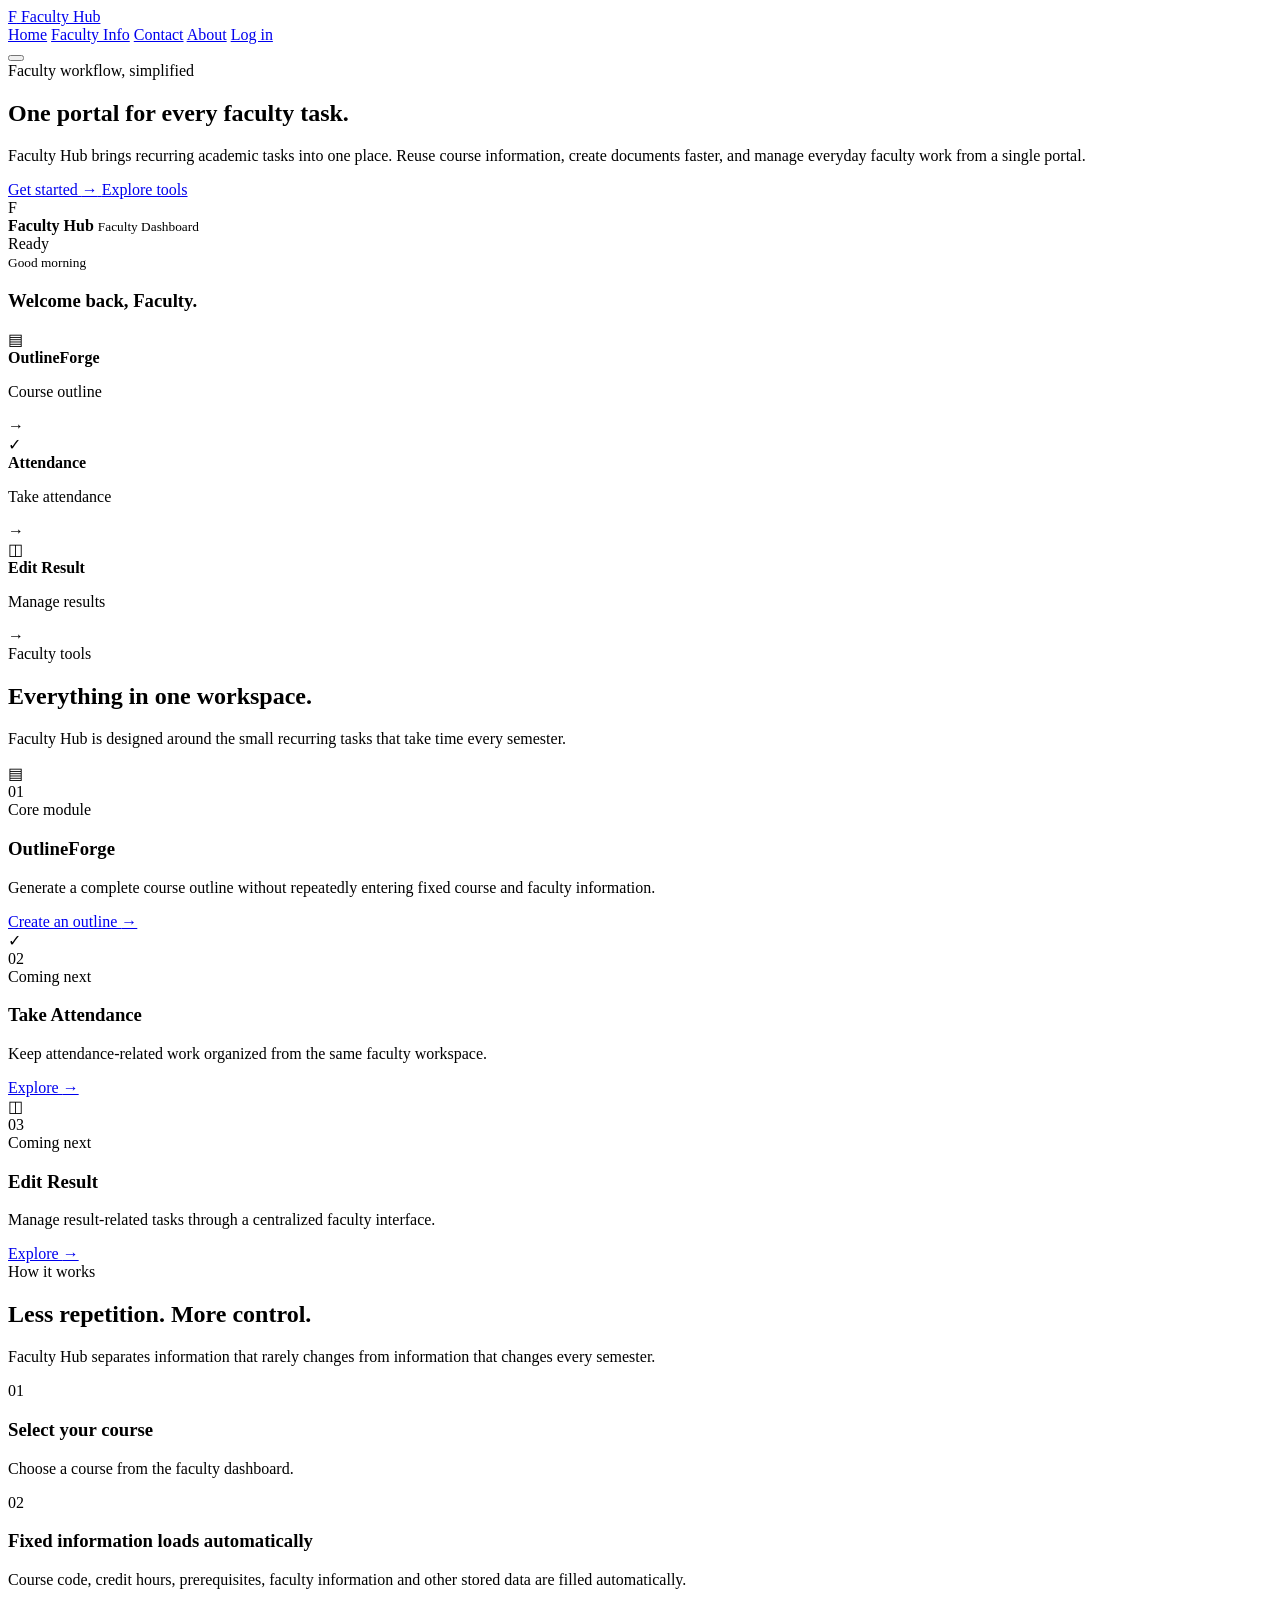
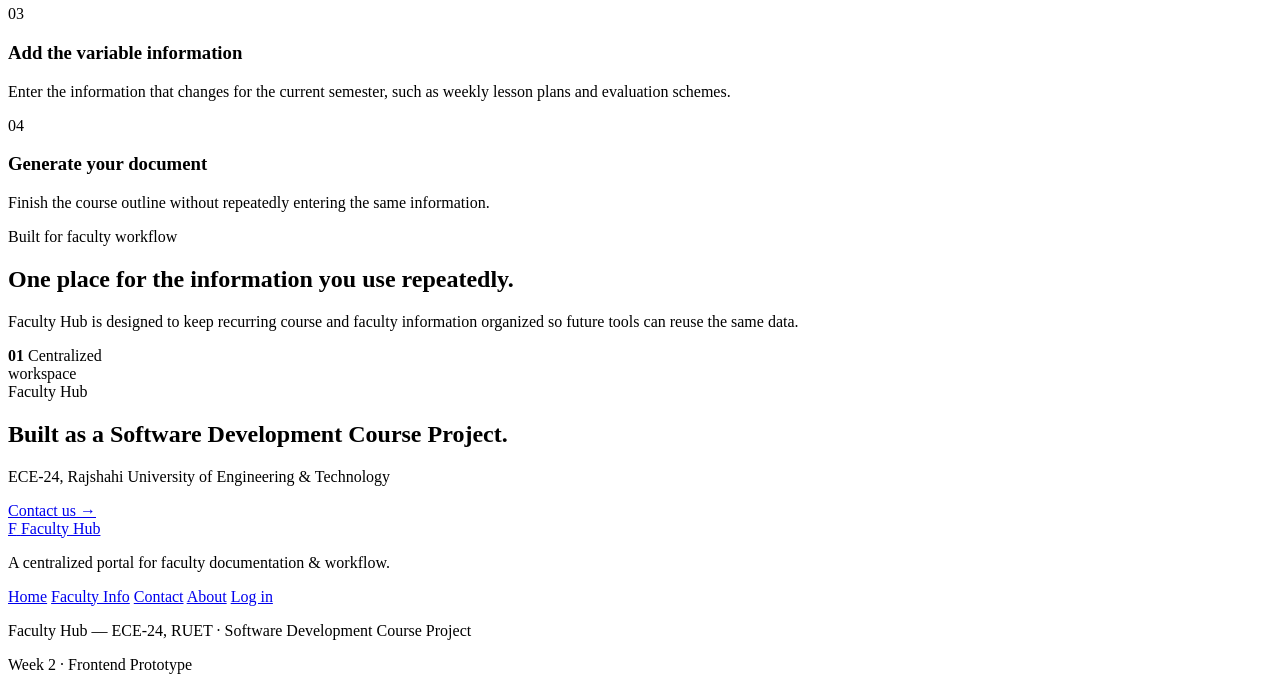
==== Main Code/index.html @ b44f976d "Add files via upload" ====
<!DOCTYPE html>
<html lang="en">
<head>
    <meta charset="UTF-8">
    <meta name="viewport" content="width=device-width, initial-scale=1.0">

    <title>Faculty Hub — One portal for every faculty task</title>

    <link rel="stylesheet" href="css/styles.css">
</head>

<body>

    <!-- Background decorative shapes -->
    <div class="background-shape shape-one"></div>
    <div class="background-shape shape-two"></div>
    <div class="background-shape shape-three"></div>


    <!-- ==================== NAVBAR ==================== -->

    <header class="navbar">
        <div class="nav-container">

            <a href="index.html" class="logo">
                <span class="logo-mark">F</span>
                <span class="logo-text">Faculty Hub</span>
            </a>

            <nav class="nav-links">
                <a href="#home">Home</a>
                <a href="#faculty-info">Faculty Info</a>
                <a href="#contact">Contact</a>
                <a href="#about">About</a>
                <a href="login.html" class="nav-login">Log in</a>
            </nav>

            <button class="mobile-menu" aria-label="Open navigation menu">
                <span></span>
                <span></span>
                <span></span>
            </button>

        </div>
    </header>


    <!-- ==================== HERO SECTION ==================== -->

    <main>

        <section class="hero" id="home">

            <div class="hero-content">

                <div class="eyebrow">
                    <span class="status-dot"></span>
                    Faculty workflow, simplified
                </div>

                <h1>
                    One portal for
                    <span>every faculty task.</span>
                </h1>

                <p class="hero-description">
                    Faculty Hub brings recurring academic tasks into one place.
                    Reuse course information, create documents faster, and manage
                    everyday faculty work from a single portal.
                </p>

                <div class="hero-actions">
                    <a href="login.html" class="btn btn-primary">
                        Get started
                        <span>→</span>
                    </a>

                    <a href="#tools" class="btn btn-secondary">
                        Explore tools
                    </a>
                </div>

            </div>


            <!-- Glass preview card -->

            <div class="hero-preview">

                <div class="preview-window glass-card">

                    <div class="window-header">

                        <div class="window-title">
                            <div class="mini-logo">F</div>

                            <div>
                                <strong>Faculty Hub</strong>
                                <small>Faculty Dashboard</small>
                            </div>
                        </div>

                        <div class="window-status">
                            <span></span>
                            Ready
                        </div>

                    </div>


                    <div class="preview-body">

                        <div class="preview-welcome">
                            <small>Good morning</small>
                            <h3>Welcome back, Faculty.</h3>
                        </div>


                        <div class="preview-grid">

                            <div class="preview-card">

                                <div class="preview-icon outline-icon">
                                    <span>▤</span>
                                </div>

                                <div>
                                    <strong>OutlineForge</strong>
                                    <p>Course outline</p>
                                </div>

                                <span class="arrow">→</span>

                            </div>


                            <div class="preview-card">

                                <div class="preview-icon attendance-icon">
                                    <span>✓</span>
                                </div>

                                <div>
                                    <strong>Attendance</strong>
                                    <p>Take attendance</p>
                                </div>

                                <span class="arrow">→</span>

                            </div>


                            <div class="preview-card">

                                <div class="preview-icon result-icon">
                                    <span>◫</span>
                                </div>

                                <div>
                                    <strong>Edit Result</strong>
                                    <p>Manage results</p>
                                </div>

                                <span class="arrow">→</span>

                            </div>

                        </div>

                    </div>

                </div>

            </div>

        </section>


        <!-- ==================== FEATURES ==================== -->

        <section class="tools-section" id="tools">

            <div class="section-heading">

                <div class="eyebrow">
                    <span class="status-dot"></span>
                    Faculty tools
                </div>

                <h2>
                    Everything in one
                    <span>workspace.</span>
                </h2>

                <p>
                    Faculty Hub is designed around the small recurring tasks
                    that take time every semester.
                </p>

            </div>


            <div class="feature-grid">

                <!-- OutlineForge -->

                <article class="feature-card feature-large glass-card">

                    <div class="feature-top">
                        <div class="feature-icon">
                            ▤
                        </div>

                        <span class="feature-number">01</span>
                    </div>

                    <div class="feature-content">

                        <span class="feature-label">Core module</span>

                        <h3>OutlineForge</h3>

                        <p>
                            Generate a complete course outline without repeatedly
                            entering fixed course and faculty information.
                        </p>

                        <a href="#" class="feature-link">
                            Create an outline
                            <span>→</span>
                        </a>

                    </div>

                </article>


                <!-- Attendance -->

                <article class="feature-card glass-card">

                    <div class="feature-top">
                        <div class="feature-icon">
                            ✓
                        </div>

                        <span class="feature-number">02</span>
                    </div>

                    <div class="feature-content">

                        <span class="feature-label">Coming next</span>

                        <h3>Take Attendance</h3>

                        <p>
                            Keep attendance-related work organized from the
                            same faculty workspace.
                        </p>

                        <a href="#" class="feature-link">
                            Explore
                            <span>→</span>
                        </a>

                    </div>

                </article>


                <!-- Result -->

                <article class="feature-card glass-card">

                    <div class="feature-top">
                        <div class="feature-icon">
                            ◫
                        </div>

                        <span class="feature-number">03</span>
                    </div>

                    <div class="feature-content">

                        <span class="feature-label">Coming next</span>

                        <h3>Edit Result</h3>

                        <p>
                            Manage result-related tasks through a centralized
                            faculty interface.
                        </p>

                        <a href="#" class="feature-link">
                            Explore
                            <span>→</span>
                        </a>

                    </div>

                </article>

            </div>

        </section>


        <!-- ==================== HOW IT WORKS ==================== -->

        <section class="workflow-section" id="about">

            <div class="workflow-content">

                <div class="section-heading left-heading">

                    <div class="eyebrow">
                        <span class="status-dot"></span>
                        How it works
                    </div>

                    <h2>
                        Less repetition.
                        <span>More control.</span>
                    </h2>

                    <p>
                        Faculty Hub separates information that rarely changes
                        from information that changes every semester.
                    </p>

                </div>


                <div class="workflow-steps">

                    <div class="workflow-step glass-card">

                        <div class="step-number">01</div>

                        <div>
                            <h3>Select your course</h3>

                            <p>
                                Choose a course from the faculty dashboard.
                            </p>
                        </div>

                    </div>


                    <div class="workflow-step glass-card">

                        <div class="step-number">02</div>

                        <div>
                            <h3>Fixed information loads automatically</h3>

                            <p>
                                Course code, credit hours, prerequisites,
                                faculty information and other stored data
                                are filled automatically.
                            </p>
                        </div>

                    </div>


                    <div class="workflow-step glass-card">

                        <div class="step-number">03</div>

                        <div>
                            <h3>Add the variable information</h3>

                            <p>
                                Enter the information that changes for the
                                current semester, such as weekly lesson plans
                                and evaluation schemes.
                            </p>
                        </div>

                    </div>


                    <div class="workflow-step glass-card">

                        <div class="step-number">04</div>

                        <div>
                            <h3>Generate your document</h3>

                            <p>
                                Finish the course outline without repeatedly
                                entering the same information.
                            </p>
                        </div>

                    </div>

                </div>

            </div>

        </section>


        <!-- ==================== FACULTY INFO ==================== -->

        <section class="info-section" id="faculty-info">

            <div class="info-card glass-card">

                <div>
                    <span class="feature-label">Built for faculty workflow</span>

                    <h2>
                        One place for the information
                        you use repeatedly.
                    </h2>

                    <p>
                        Faculty Hub is designed to keep recurring course and
                        faculty information organized so future tools can
                        reuse the same data.
                    </p>
                </div>

                <div class="info-stat">

                    <strong>01</strong>

                    <span>
                        Centralized<br>
                        workspace
                    </span>

                </div>

            </div>

        </section>


        <!-- ==================== CONTACT ==================== -->

        <section class="contact-section" id="contact">

            <div class="contact-card glass-card">

                <div>

                    <div class="eyebrow">
                        <span class="status-dot"></span>
                        Faculty Hub
                    </div>

                    <h2>
                        Built as a Software Development
                        Course Project.
                    </h2>

                    <p>
                        ECE-24, Rajshahi University of Engineering & Technology
                    </p>

                </div>

                <a href="mailto:facultyhub@example.com" class="btn btn-primary">
                    Contact us
                    <span>→</span>
                </a>

            </div>

        </section>

    </main>


    <!-- ==================== FOOTER ==================== -->

    <footer class="footer">

        <div class="footer-container">

            <div class="footer-brand">

                <a href="index.html" class="logo">
                    <span class="logo-mark">F</span>
                    <span class="logo-text">Faculty Hub</span>
                </a>

                <p>
                    A centralized portal for faculty documentation & workflow.
                </p>

            </div>


            <div class="footer-links">

                <a href="#home">Home</a>
                <a href="#faculty-info">Faculty Info</a>
                <a href="#contact">Contact</a>
                <a href="#about">About</a>
                <a href="login.html">Log in</a>

            </div>

        </div>


        <div class="footer-bottom">

            <p>
                Faculty Hub — ECE-24, RUET · Software Development Course Project
            </p>

            <p>
                Week 2 · Frontend Prototype
            </p>

        </div>

    </footer>

</body>
</html>
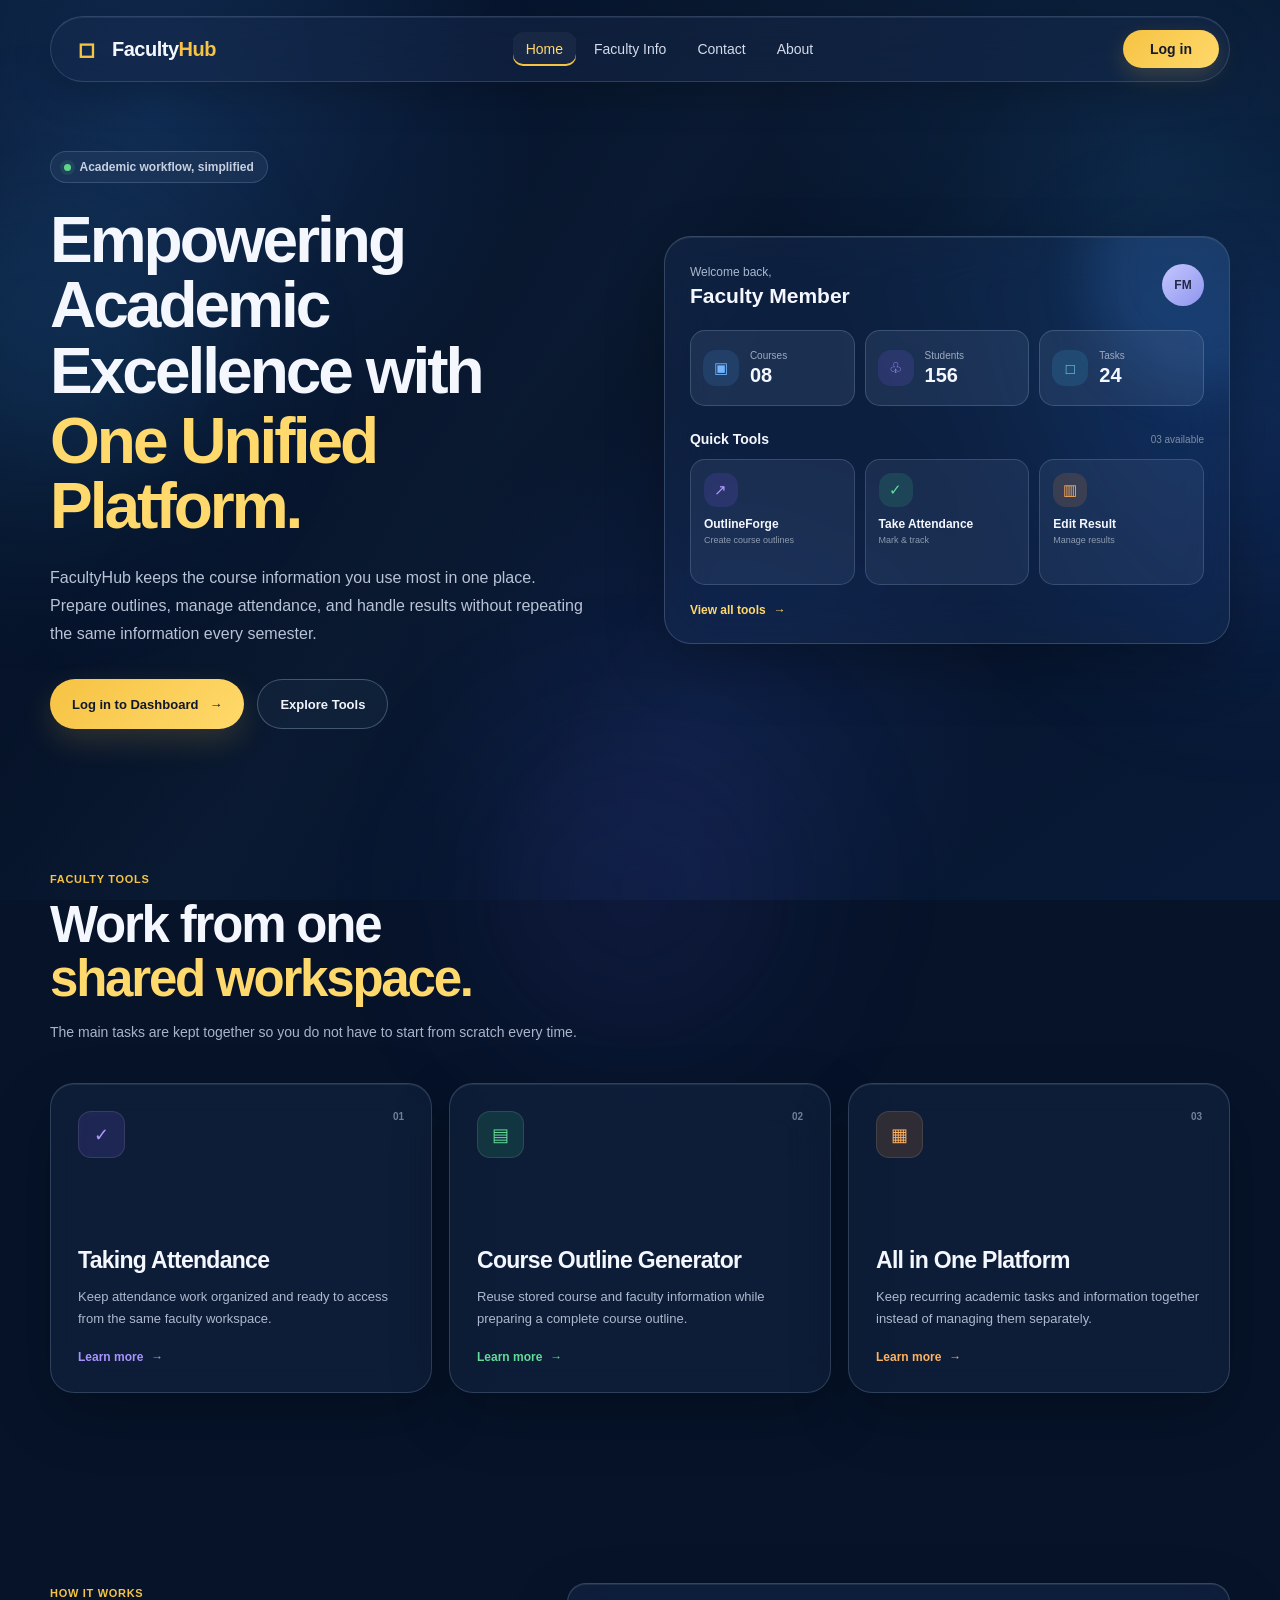
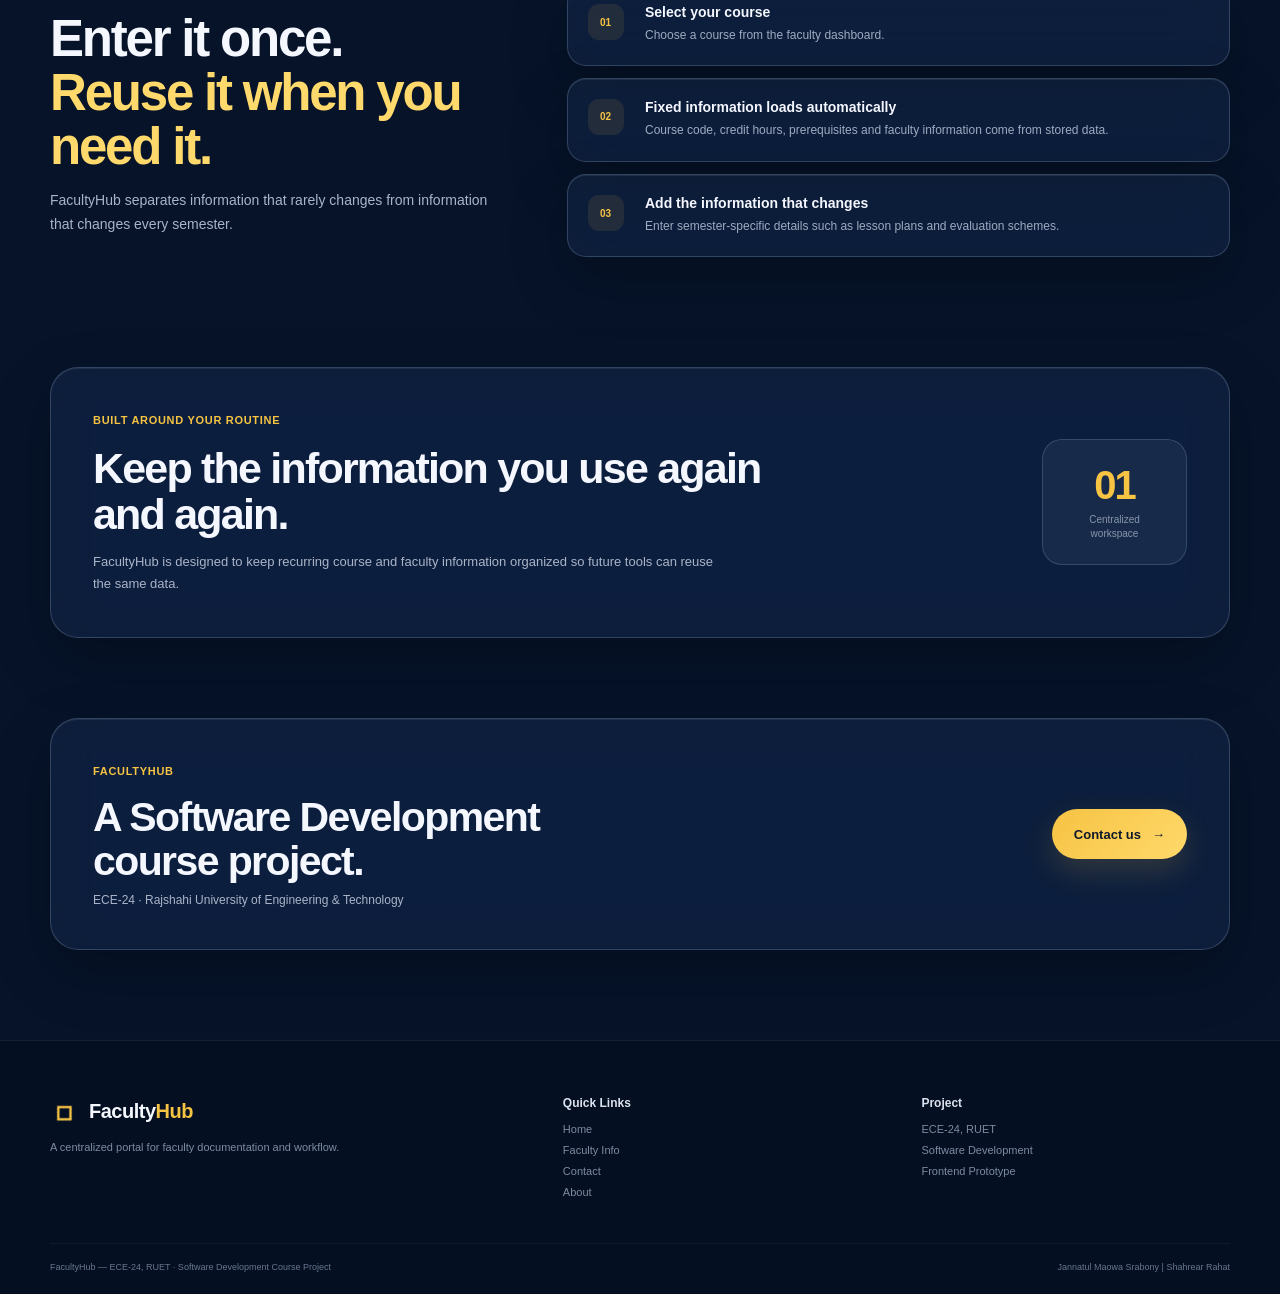
==== commit 7a22bdf0: "Week 2 push 1" ====
--- a/Main Code/index.html
+++ b/Main Code/index.html
@@ -1,528 +1,368 @@
-<!DOCTYPE html>
-<html lang="en">
-<head>
-    <meta charset="UTF-8">
-    <meta name="viewport" content="width=device-width, initial-scale=1.0">
-
-    <title>Faculty Hub — One portal for every faculty task</title>
-
-    <link rel="stylesheet" href="css/styles.css">
-</head>
-
-<body>
-
-    <!-- Background decorative shapes -->
-    <div class="background-shape shape-one"></div>
-    <div class="background-shape shape-two"></div>
-    <div class="background-shape shape-three"></div>
-
-
-    <!-- ==================== NAVBAR ==================== -->
-
-    <header class="navbar">
-        <div class="nav-container">
-
-            <a href="index.html" class="logo">
-                <span class="logo-mark">F</span>
-                <span class="logo-text">Faculty Hub</span>
-            </a>
-
-            <nav class="nav-links">
-                <a href="#home">Home</a>
-                <a href="#faculty-info">Faculty Info</a>
-                <a href="#contact">Contact</a>
-                <a href="#about">About</a>
-                <a href="login.html" class="nav-login">Log in</a>
-            </nav>
-
-            <button class="mobile-menu" aria-label="Open navigation menu">
-                <span></span>
-                <span></span>
-                <span></span>
-            </button>
-
-        </div>
-    </header>
-
-
-    <!-- ==================== HERO SECTION ==================== -->
-
-    <main>
-
-        <section class="hero" id="home">
-
-            <div class="hero-content">
-
-                <div class="eyebrow">
-                    <span class="status-dot"></span>
-                    Faculty workflow, simplified
-                </div>
-
-                <h1>
-                    One portal for
-                    <span>every faculty task.</span>
-                </h1>
-
-                <p class="hero-description">
-                    Faculty Hub brings recurring academic tasks into one place.
-                    Reuse course information, create documents faster, and manage
-                    everyday faculty work from a single portal.
-                </p>
-
-                <div class="hero-actions">
-                    <a href="login.html" class="btn btn-primary">
-                        Get started
-                        <span>→</span>
-                    </a>
-
-                    <a href="#tools" class="btn btn-secondary">
-                        Explore tools
-                    </a>
-                </div>
-
-            </div>
-
-
-            <!-- Glass preview card -->
-
-            <div class="hero-preview">
-
-                <div class="preview-window glass-card">
-
-                    <div class="window-header">
-
-                        <div class="window-title">
-                            <div class="mini-logo">F</div>
-
-                            <div>
-                                <strong>Faculty Hub</strong>
-                                <small>Faculty Dashboard</small>
-                            </div>
-                        </div>
-
-                        <div class="window-status">
-                            <span></span>
-                            Ready
-                        </div>
-
-                    </div>
-
-
-                    <div class="preview-body">
-
-                        <div class="preview-welcome">
-                            <small>Good morning</small>
-                            <h3>Welcome back, Faculty.</h3>
-                        </div>
-
-
-                        <div class="preview-grid">
-
-                            <div class="preview-card">
-
-                                <div class="preview-icon outline-icon">
-                                    <span>▤</span>
-                                </div>
-
-                                <div>
-                                    <strong>OutlineForge</strong>
-                                    <p>Course outline</p>
-                                </div>
-
-                                <span class="arrow">→</span>
-
-                            </div>
-
-
-                            <div class="preview-card">
-
-                                <div class="preview-icon attendance-icon">
-                                    <span>✓</span>
-                                </div>
-
-                                <div>
-                                    <strong>Attendance</strong>
-                                    <p>Take attendance</p>
-                                </div>
-
-                                <span class="arrow">→</span>
-
-                            </div>
-
-
-                            <div class="preview-card">
-
-                                <div class="preview-icon result-icon">
-                                    <span>◫</span>
-                                </div>
-
-                                <div>
-                                    <strong>Edit Result</strong>
-                                    <p>Manage results</p>
-                                </div>
-
-                                <span class="arrow">→</span>
-
-                            </div>
-
-                        </div>
-
-                    </div>
-
-                </div>
-
-            </div>
-
-        </section>
-
-
-        <!-- ==================== FEATURES ==================== -->
-
-        <section class="tools-section" id="tools">
-
-            <div class="section-heading">
-
-                <div class="eyebrow">
-                    <span class="status-dot"></span>
-                    Faculty tools
-                </div>
-
-                <h2>
-                    Everything in one
-                    <span>workspace.</span>
-                </h2>
-
-                <p>
-                    Faculty Hub is designed around the small recurring tasks
-                    that take time every semester.
-                </p>
-
-            </div>
-
-
-            <div class="feature-grid">
-
-                <!-- OutlineForge -->
-
-                <article class="feature-card feature-large glass-card">
-
-                    <div class="feature-top">
-                        <div class="feature-icon">
-                            ▤
-                        </div>
-
-                        <span class="feature-number">01</span>
-                    </div>
-
-                    <div class="feature-content">
-
-                        <span class="feature-label">Core module</span>
-
-                        <h3>OutlineForge</h3>
-
-                        <p>
-                            Generate a complete course outline without repeatedly
-                            entering fixed course and faculty information.
-                        </p>
-
-                        <a href="#" class="feature-link">
-                            Create an outline
-                            <span>→</span>
-                        </a>
-
-                    </div>
-
-                </article>
-
-
-                <!-- Attendance -->
-
-                <article class="feature-card glass-card">
-
-                    <div class="feature-top">
-                        <div class="feature-icon">
-                            ✓
-                        </div>
-
-                        <span class="feature-number">02</span>
-                    </div>
-
-                    <div class="feature-content">
-
-                        <span class="feature-label">Coming next</span>
-
-                        <h3>Take Attendance</h3>
-
-                        <p>
-                            Keep attendance-related work organized from the
-                            same faculty workspace.
-                        </p>
-
-                        <a href="#" class="feature-link">
-                            Explore
-                            <span>→</span>
-                        </a>
-
-                    </div>
-
-                </article>
-
-
-                <!-- Result -->
-
-                <article class="feature-card glass-card">
-
-                    <div class="feature-top">
-                        <div class="feature-icon">
-                            ◫
-                        </div>
-
-                        <span class="feature-number">03</span>
-                    </div>
-
-                    <div class="feature-content">
-
-                        <span class="feature-label">Coming next</span>
-
-                        <h3>Edit Result</h3>
-
-                        <p>
-                            Manage result-related tasks through a centralized
-                            faculty interface.
-                        </p>
-
-                        <a href="#" class="feature-link">
-                            Explore
-                            <span>→</span>
-                        </a>
-
-                    </div>
-
-                </article>
-
-            </div>
-
-        </section>
-
-
-        <!-- ==================== HOW IT WORKS ==================== -->
-
-        <section class="workflow-section" id="about">
-
-            <div class="workflow-content">
-
-                <div class="section-heading left-heading">
-
-                    <div class="eyebrow">
-                        <span class="status-dot"></span>
-                        How it works
-                    </div>
-
-                    <h2>
-                        Less repetition.
-                        <span>More control.</span>
-                    </h2>
-
-                    <p>
-                        Faculty Hub separates information that rarely changes
-                        from information that changes every semester.
-                    </p>
-
-                </div>
-
-
-                <div class="workflow-steps">
-
-                    <div class="workflow-step glass-card">
-
-                        <div class="step-number">01</div>
-
-                        <div>
-                            <h3>Select your course</h3>
-
-                            <p>
-                                Choose a course from the faculty dashboard.
-                            </p>
-                        </div>
-
-                    </div>
-
-
-                    <div class="workflow-step glass-card">
-
-                        <div class="step-number">02</div>
-
-                        <div>
-                            <h3>Fixed information loads automatically</h3>
-
-                            <p>
-                                Course code, credit hours, prerequisites,
-                                faculty information and other stored data
-                                are filled automatically.
-                            </p>
-                        </div>
-
-                    </div>
-
-
-                    <div class="workflow-step glass-card">
-
-                        <div class="step-number">03</div>
-
-                        <div>
-                            <h3>Add the variable information</h3>
-
-                            <p>
-                                Enter the information that changes for the
-                                current semester, such as weekly lesson plans
-                                and evaluation schemes.
-                            </p>
-                        </div>
-
-                    </div>
-
-
-                    <div class="workflow-step glass-card">
-
-                        <div class="step-number">04</div>
-
-                        <div>
-                            <h3>Generate your document</h3>
-
-                            <p>
-                                Finish the course outline without repeatedly
-                                entering the same information.
-                            </p>
-                        </div>
-
-                    </div>
-
-                </div>
-
-            </div>
-
-        </section>
-
-
-        <!-- ==================== FACULTY INFO ==================== -->
-
-        <section class="info-section" id="faculty-info">
-
-            <div class="info-card glass-card">
-
-                <div>
-                    <span class="feature-label">Built for faculty workflow</span>
-
-                    <h2>
-                        One place for the information
-                        you use repeatedly.
-                    </h2>
-
-                    <p>
-                        Faculty Hub is designed to keep recurring course and
-                        faculty information organized so future tools can
-                        reuse the same data.
-                    </p>
-                </div>
-
-                <div class="info-stat">
-
-                    <strong>01</strong>
-
-                    <span>
-                        Centralized<br>
-                        workspace
-                    </span>
-
-                </div>
-
-            </div>
-
-        </section>
-
-
-        <!-- ==================== CONTACT ==================== -->
-
-        <section class="contact-section" id="contact">
-
-            <div class="contact-card glass-card">
-
-                <div>
-
-                    <div class="eyebrow">
-                        <span class="status-dot"></span>
-                        Faculty Hub
-                    </div>
-
-                    <h2>
-                        Built as a Software Development
-                        Course Project.
-                    </h2>
-
-                    <p>
-                        ECE-24, Rajshahi University of Engineering & Technology
-                    </p>
-
-                </div>
-
-                <a href="mailto:facultyhub@example.com" class="btn btn-primary">
-                    Contact us
-                    <span>→</span>
-                </a>
-
-            </div>
-
-        </section>
-
-    </main>
-
-
-    <!-- ==================== FOOTER ==================== -->
-
-    <footer class="footer">
-
-        <div class="footer-container">
-
-            <div class="footer-brand">
-
-                <a href="index.html" class="logo">
-                    <span class="logo-mark">F</span>
-                    <span class="logo-text">Faculty Hub</span>
-                </a>
-
-                <p>
-                    A centralized portal for faculty documentation & workflow.
-                </p>
-
-            </div>
-
-
-            <div class="footer-links">
-
-                <a href="#home">Home</a>
-                <a href="#faculty-info">Faculty Info</a>
-                <a href="#contact">Contact</a>
-                <a href="#about">About</a>
-                <a href="login.html">Log in</a>
-
-            </div>
-
-        </div>
-
-
-        <div class="footer-bottom">
-
-            <p>
-                Faculty Hub — ECE-24, RUET · Software Development Course Project
-            </p>
-
-            <p>
-                Week 2 · Frontend Prototype
-            </p>
-
-        </div>
-
-    </footer>
-
-</body>
-</html>+<!DOCTYPE html>
+<html lang="en">
+<head>
+    <meta charset="UTF-8">
+    <meta name="viewport" content="width=device-width, initial-scale=1.0">
+    <title>FacultyHub — One portal for every faculty task</title>
+    <link rel="stylesheet" href="css/styles.css">
+</head>
+
+<body>
+
+    <!-- Soft background glow -->
+    <div class="glow glow-one"></div>
+    <div class="glow glow-two"></div>
+    <div class="glow glow-three"></div>
+
+    <!-- ==================== NAVBAR ==================== -->
+    <header class="navbar">
+        <div class="nav-container">
+
+            <a href="index.html" class="logo">
+                <span class="logo-icon">◇</span>
+                <span>Faculty<span>Hub</span></span>
+            </a>
+
+            <nav class="nav-links">
+                <a href="#home" class="active">Home</a>
+                <a href="faculty-info.html">Faculty Info</a>
+                <a href="contact.html">Contact</a>
+                <a href="about.html">About</a>
+            </nav>
+
+            <a href="login.html" class="login-btn">Log in</a>
+
+        </div>
+    </header>
+
+
+    <main>
+
+        <!-- ==================== HERO ==================== -->
+        <section class="hero" id="home">
+
+            <div class="hero-copy">
+
+                <div class="eyebrow">
+                    <span class="dot"></span>
+                    Academic workflow, simplified
+                </div>
+
+                <h1>
+                    Empowering Academic
+                    <br>
+                    Excellence with
+                    <span>One Unified Platform.</span>
+                </h1>
+
+                <p>
+                    FacultyHub keeps the course information you use most in one place.
+                    Prepare outlines, manage attendance, and handle results without
+                    repeating the same information every semester.
+                </p>
+
+                <div class="hero-actions">
+                    <a href="login.html" class="btn btn-primary">
+                        Log in to Dashboard
+                        <span>→</span>
+                    </a>
+
+                    <a href="#tools" class="btn btn-ghost">
+                        Explore Tools
+                    </a>
+                </div>
+
+            </div>
+
+
+            <!-- Dashboard preview -->
+            <div class="dashboard-preview glass-panel">
+
+                <div class="preview-top">
+                    <div>
+                        <small>Welcome back,</small>
+                        <h2>Faculty Member</h2>
+                    </div>
+
+                    <div class="profile-circle">FM</div>
+                </div>
+
+                <div class="preview-stats">
+
+                    <div class="stat-box">
+                        <span class="stat-icon blue">▣</span>
+                        <div>
+                            <small>Courses</small>
+                            <strong>08</strong>
+                        </div>
+                    </div>
+
+                    <div class="stat-box">
+                        <span class="stat-icon purple">♧</span>
+                        <div>
+                            <small>Students</small>
+                            <strong>156</strong>
+                        </div>
+                    </div>
+
+                    <div class="stat-box">
+                        <span class="stat-icon cyan">□</span>
+                        <div>
+                            <small>Tasks</small>
+                            <strong>24</strong>
+                        </div>
+                    </div>
+
+                </div>
+
+                <div class="quick-tools">
+                    <div class="quick-heading">
+                        <h3>Quick Tools</h3>
+                        <span>03 available</span>
+                    </div>
+
+                    <div class="quick-grid">
+
+                        <a href="#" class="quick-card">
+                            <span class="tool-icon purple-icon">↗</span>
+                            <strong>OutlineForge</strong>
+                            <small>Create course outlines</small>
+                        </a>
+
+                        <a href="#" class="quick-card">
+                            <span class="tool-icon green-icon">✓</span>
+                            <strong>Take Attendance</strong>
+                            <small>Mark &amp; track</small>
+                        </a>
+
+                        <a href="#" class="quick-card">
+                            <span class="tool-icon orange-icon">▥</span>
+                            <strong>Edit Result</strong>
+                            <small>Manage results</small>
+                        </a>
+
+                    </div>
+                </div>
+
+                <a href="#tools" class="view-tools">
+                    View all tools <span>→</span>
+                </a>
+
+            </div>
+
+        </section>
+
+
+        <!-- ==================== TOOLS ==================== -->
+        <section class="tools-section" id="tools">
+
+            <div class="section-heading">
+                <span class="section-label">Faculty tools</span>
+                <h2>Work from one<br><span>shared workspace.</span></h2>
+                <p>
+                    The main tasks are kept together so you do not have to start
+                    from scratch every time.
+                </p>
+            </div>
+
+
+            <div class="feature-grid">
+
+                <article class="feature-card">
+                    <div class="card-top">
+                        <span class="big-icon purple-icon">✓</span>
+                        <span class="card-number">01</span>
+                    </div>
+
+                    <div>
+                        <h3>Taking Attendance</h3>
+                        <p>
+                            Keep attendance work organized and ready to access
+                            from the same faculty workspace.
+                        </p>
+                        <a href="#" class="learn-more purple-link">
+                            Learn more <span>→</span>
+                        </a>
+                    </div>
+                </article>
+
+
+                <article class="feature-card">
+                    <div class="card-top">
+                        <span class="big-icon green-icon">▤</span>
+                        <span class="card-number">02</span>
+                    </div>
+
+                    <div>
+                        <h3>Course Outline Generator</h3>
+                        <p>
+                            Reuse stored course and faculty information while
+                            preparing a complete course outline.
+                        </p>
+                        <a href="#" class="learn-more green-link">
+                            Learn more <span>→</span>
+                        </a>
+                    </div>
+                </article>
+
+
+                <article class="feature-card">
+                    <div class="card-top">
+                        <span class="big-icon orange-icon">▦</span>
+                        <span class="card-number">03</span>
+                    </div>
+
+                    <div>
+                        <h3>All in One Platform</h3>
+                        <p>
+                            Keep recurring academic tasks and information
+                            together instead of managing them separately.
+                        </p>
+                        <a href="#" class="learn-more orange-link">
+                            Learn more <span>→</span>
+                        </a>
+                    </div>
+                </article>
+
+            </div>
+
+        </section>
+
+
+        <!-- ==================== ABOUT / WORKFLOW ==================== -->
+        <section class="workflow-section" id="about">
+
+            <div class="workflow-copy">
+                <span class="section-label">How it works</span>
+                <h2>Enter it once.<br><span>Reuse it when you need it.</span></h2>
+                <p>
+                    FacultyHub separates information that rarely changes from
+                    information that changes every semester.
+                </p>
+            </div>
+
+            <div class="workflow-list">
+
+                <div class="workflow-item glass-panel">
+                    <span>01</span>
+                    <div>
+                        <h3>Select your course</h3>
+                        <p>Choose a course from the faculty dashboard.</p>
+                    </div>
+                </div>
+
+                <div class="workflow-item glass-panel">
+                    <span>02</span>
+                    <div>
+                        <h3>Fixed information loads automatically</h3>
+                        <p>
+                            Course code, credit hours, prerequisites and faculty
+                            information come from stored data.
+                        </p>
+                    </div>
+                </div>
+
+                <div class="workflow-item glass-panel">
+                    <span>03</span>
+                    <div>
+                        <h3>Add the information that changes</h3>
+                        <p>
+                            Enter semester-specific details such as lesson plans
+                            and evaluation schemes.
+                        </p>
+                    </div>
+                </div>
+
+            </div>
+
+        </section>
+
+
+        <!-- ==================== FACULTY INFO ==================== -->
+        <section class="info-section" id="faculty-info">
+
+            <div class="info-panel glass-panel">
+
+                <div>
+                    <span class="section-label">Built around your routine</span>
+                    <h2>Keep the information you use again and again.</h2>
+                    <p>
+                        FacultyHub is designed to keep recurring course and faculty
+                        information organized so future tools can reuse the same data.
+                    </p>
+                </div>
+
+                <div class="info-badge">
+                    <strong>01</strong>
+                    <span>Centralized<br>workspace</span>
+                </div>
+
+            </div>
+
+        </section>
+
+
+        <!-- ==================== CONTACT ==================== -->
+        <section class="contact-section" id="contact">
+
+            <div class="contact-panel glass-panel">
+
+                <div>
+                    <span class="section-label">FacultyHub</span>
+                    <h2>A Software Development<br>course project.</h2>
+                    <p>ECE-24 · Rajshahi University of Engineering &amp; Technology</p>
+                </div>
+
+                <a href="mailto:facultyhub@example.com" class="btn btn-primary">
+                    Contact us <span>→</span>
+                </a>
+
+            </div>
+
+        </section>
+
+    </main>
+
+
+    <!-- ==================== FOOTER ==================== -->
+    <footer class="footer">
+
+        <div class="footer-main">
+
+            <div class="footer-brand">
+                <a href="index.html" class="logo">
+                    <span class="logo-icon">◇</span>
+                    <span>Faculty<span>Hub</span></span>
+                </a>
+
+                <p>
+                    A centralized portal for faculty documentation and workflow.
+                </p>
+            </div>
+
+            <div class="footer-column">
+                <h4>Quick Links</h4>
+                <a href="#home">Home</a>
+                <a href="#faculty-info">Faculty Info</a>
+                <a href="#contact">Contact</a>
+                <a href="#about">About</a>
+            </div>
+
+            <div class="footer-column">
+                <h4>Project</h4>
+                <span>ECE-24, RUET</span>
+                <span>Software Development</span>
+                <span>Frontend Prototype</span>
+            </div>
+
+        </div>
+
+        <div class="footer-bottom">
+            <span>FacultyHub — ECE-24, RUET · Software Development Course Project</span>
+            <span>Jannatul Maowa Srabony  |  Shahrear Rahat</span>
+        </div>
+
+    </footer>
+
+</body>
+</html>
--- a/Main Code/css/styles.css
+++ b/Main Code/css/styles.css
@@ -0,0 +1,1321 @@
+/* =========================================================
+   FACULTYHUB
+   Dark Liquid Glass Design
+   Plain CSS — no framework
+   ========================================================= */
+
+/* ==================== RESET ==================== */
+
+* {
+    margin: 0;
+    padding: 0;
+    box-sizing: border-box;
+}
+
+html {
+    scroll-behavior: smooth;
+}
+
+body {
+    font-family: -apple-system, BlinkMacSystemFont, "SF Pro Display",
+        "Segoe UI", Roboto, Helvetica, Arial, sans-serif;
+
+    color: #f5f7ff;
+    background: #061329;
+    min-height: 100vh;
+    overflow-x: hidden;
+}
+
+a {
+    color: inherit;
+    text-decoration: none;
+}
+
+button,
+input {
+    font: inherit;
+}
+
+
+/* ==================== BACKGROUND ==================== */
+
+body::before {
+    content: "";
+    position: fixed;
+    inset: 0;
+    z-index: -10;
+
+    background:
+        radial-gradient(circle at 12% 12%, rgba(46, 112, 190, 0.25), transparent 28%),
+        radial-gradient(circle at 90% 18%, rgba(37, 111, 174, 0.22), transparent 28%),
+        radial-gradient(circle at 55% 78%, rgba(39, 65, 145, 0.22), transparent 30%),
+        linear-gradient(145deg, #07162f 0%, #061329 48%, #081a38 100%);
+}
+
+body::after {
+    content: "";
+    position: fixed;
+    inset: 0;
+    z-index: -9;
+    pointer-events: none;
+
+    background:
+        linear-gradient(
+            125deg,
+            transparent 25%,
+            rgba(104, 164, 210, 0.045) 42%,
+            transparent 57%
+        );
+}
+
+.glow {
+    position: fixed;
+    border-radius: 50%;
+    filter: blur(80px);
+    pointer-events: none;
+    z-index: -8;
+}
+
+.glow-one {
+    width: 320px;
+    height: 320px;
+    left: -120px;
+    top: 22%;
+    background: rgba(40, 124, 190, 0.18);
+}
+
+.glow-two {
+    width: 360px;
+    height: 360px;
+    right: -150px;
+    top: 30%;
+    background: rgba(40, 100, 210, 0.18);
+}
+
+.glow-three {
+    width: 300px;
+    height: 300px;
+    left: 38%;
+    bottom: -140px;
+    background: rgba(75, 73, 180, 0.14);
+}
+
+
+/* ==================== VARIABLES ==================== */
+
+:root {
+    --gold: #f6c343;
+    --gold-light: #ffd96b;
+    --gold-dark: #d9a928;
+
+    --text: #f4f6fb;
+    --muted: #aab4c9;
+    --faint: #7e8ba4;
+
+    --glass: rgba(34, 54, 88, 0.34);
+    --glass-light: rgba(61, 83, 121, 0.30);
+    --glass-border: rgba(168, 190, 224, 0.24);
+
+    --shadow:
+        0 22px 60px rgba(0, 0, 0, 0.24),
+        inset 0 1px rgba(255, 255, 255, 0.08);
+
+    --radius: 24px;
+    --container: 1180px;
+}
+
+
+/* ==================== GLASS ==================== */
+
+.glass-panel {
+    background: var(--glass);
+    border: 1px solid var(--glass-border);
+    box-shadow: var(--shadow);
+
+    backdrop-filter: blur(24px) saturate(125%);
+    -webkit-backdrop-filter: blur(24px) saturate(125%);
+}
+
+
+/* ==================== NAVBAR ==================== */
+
+.navbar {
+    position: sticky;
+    top: 16px;
+    z-index: 100;
+
+    padding: 0 24px;
+}
+
+.nav-container {
+    width: min(var(--container), calc(100% - 48px));
+    min-height: 66px;
+    margin: 0 auto;
+
+    display: flex;
+    align-items: center;
+    justify-content: space-between;
+    gap: 25px;
+
+    padding: 9px 10px 9px 22px;
+
+    background: rgba(25, 45, 79, 0.42);
+    border: 1px solid rgba(148, 174, 211, 0.22);
+    border-radius: 34px;
+
+    backdrop-filter: blur(25px);
+    -webkit-backdrop-filter: blur(25px);
+
+    box-shadow:
+        0 12px 40px rgba(0, 0, 0, 0.18),
+        inset 0 1px rgba(255, 255, 255, 0.07);
+}
+
+.logo {
+    display: flex;
+    align-items: center;
+    gap: 9px;
+
+    font-size: 20px;
+    font-weight: 750;
+    letter-spacing: -0.5px;
+    white-space: nowrap;
+}
+
+.logo > span:last-child > span {
+    color: var(--gold);
+}
+
+.logo-icon {
+    width: 30px;
+    height: 30px;
+
+    display: grid;
+    place-items: center;
+
+    color: var(--gold);
+    font-size: 25px;
+    line-height: 1;
+
+    transform: rotate(45deg);
+}
+
+.nav-links {
+    display: flex;
+    align-items: center;
+    gap: 5px;
+}
+
+.nav-links a {
+    padding: 9px 13px;
+
+    color: #d4dbea;
+    font-size: 14px;
+    font-weight: 500;
+
+    border-radius: 10px;
+
+    transition: color 0.2s ease, background 0.2s ease;
+}
+
+.nav-links a:hover,
+.nav-links a.active {
+    color: var(--gold-light);
+    background: rgba(255, 255, 255, 0.045);
+}
+
+.nav-links a.active {
+    box-shadow: inset 0 -2px var(--gold);
+}
+
+.login-btn {
+    min-width: 96px;
+    padding: 11px 22px;
+
+    color: #121a2b;
+    background: linear-gradient(135deg, var(--gold), var(--gold-light));
+
+    border-radius: 24px;
+
+    text-align: center;
+    font-size: 14px;
+    font-weight: 700;
+
+    box-shadow: 0 8px 22px rgba(246, 195, 67, 0.18);
+
+    transition: transform 0.2s ease, box-shadow 0.2s ease;
+}
+
+.login-btn:hover {
+    transform: translateY(-2px);
+    box-shadow: 0 12px 28px rgba(246, 195, 67, 0.25);
+}
+
+
+/* ==================== COMMON CONTAINERS ==================== */
+
+.hero,
+.tools-section,
+.workflow-section,
+.info-section,
+.contact-section,
+.footer-main,
+.footer-bottom {
+    width: min(var(--container), calc(100% - 48px));
+    margin: 0 auto;
+}
+
+
+/* ==================== HERO ==================== */
+
+.hero {
+    min-height: 650px;
+
+    display: grid;
+    grid-template-columns: 0.98fr 1.02fr;
+    align-items: center;
+    gap: 70px;
+
+    padding: 85px 0 65px;
+}
+
+.hero-copy {
+    max-width: 610px;
+}
+
+.eyebrow {
+    display: inline-flex;
+    align-items: center;
+    gap: 9px;
+
+    margin-bottom: 25px;
+    padding: 8px 13px;
+
+    color: #c7d0e1;
+    background: rgba(57, 81, 118, 0.27);
+
+    border: 1px solid rgba(158, 184, 220, 0.22);
+    border-radius: 100px;
+
+    font-size: 12px;
+    font-weight: 600;
+
+    backdrop-filter: blur(12px);
+}
+
+.dot {
+    width: 7px;
+    height: 7px;
+    border-radius: 50%;
+    background: #62d58d;
+    box-shadow: 0 0 0 4px rgba(98, 213, 141, 0.10);
+}
+
+.hero h1 {
+    font-size: clamp(44px, 5vw, 67px);
+    line-height: 1.02;
+    letter-spacing: -3px;
+    font-weight: 760;
+}
+
+.hero h1 span {
+    display: block;
+    margin-top: 5px;
+
+    color: var(--gold-light);
+}
+
+.hero-copy > p {
+    max-width: 570px;
+
+    margin: 25px 0 31px;
+
+    color: #b9c3d6;
+    font-size: 16px;
+    line-height: 1.75;
+}
+
+.hero-actions {
+    display: flex;
+    align-items: center;
+    gap: 13px;
+}
+
+.btn {
+    min-height: 50px;
+
+    display: inline-flex;
+    align-items: center;
+    justify-content: center;
+    gap: 11px;
+
+    padding: 0 22px;
+    border-radius: 27px;
+
+    font-size: 13px;
+    font-weight: 700;
+
+    transition: transform 0.2s ease, box-shadow 0.2s ease;
+}
+
+.btn-primary {
+    color: #10192a;
+    background: linear-gradient(135deg, var(--gold), var(--gold-light));
+    box-shadow: 0 12px 30px rgba(246, 195, 67, 0.16);
+}
+
+.btn-primary:hover {
+    transform: translateY(-2px);
+    box-shadow: 0 16px 35px rgba(246, 195, 67, 0.22);
+}
+
+.btn-ghost {
+    color: #f2f4fa;
+    border: 1px solid rgba(177, 198, 227, 0.32);
+    background: rgba(44, 64, 96, 0.20);
+}
+
+.btn-ghost:hover {
+    transform: translateY(-2px);
+    background: rgba(73, 95, 132, 0.28);
+}
+
+
+/* ==================== DASHBOARD PREVIEW ==================== */
+
+.dashboard-preview {
+    position: relative;
+    padding: 25px;
+    border-radius: 27px;
+    overflow: hidden;
+}
+
+.dashboard-preview::before {
+    content: "";
+    position: absolute;
+    width: 230px;
+    height: 230px;
+    right: -90px;
+    top: -80px;
+
+    border-radius: 50%;
+    background: rgba(70, 145, 230, 0.18);
+    filter: blur(25px);
+}
+
+.preview-top {
+    position: relative;
+
+    display: flex;
+    align-items: center;
+    justify-content: space-between;
+}
+
+.preview-top small {
+    color: #aab8cf;
+    font-size: 12px;
+}
+
+.preview-top h2 {
+    margin-top: 4px;
+    font-size: 21px;
+    font-weight: 650;
+}
+
+.profile-circle {
+    width: 42px;
+    height: 42px;
+
+    display: grid;
+    place-items: center;
+
+    color: #222a47;
+    background: linear-gradient(135deg, #c4c7ff, #8f95ee);
+
+    border-radius: 50%;
+
+    font-size: 12px;
+    font-weight: 800;
+}
+
+.preview-stats {
+    position: relative;
+
+    display: grid;
+    grid-template-columns: repeat(3, 1fr);
+    gap: 10px;
+
+    margin-top: 22px;
+}
+
+.stat-box {
+    min-height: 76px;
+
+    display: flex;
+    align-items: center;
+    gap: 11px;
+
+    padding: 12px;
+
+    background: rgba(91, 116, 155, 0.20);
+    border: 1px solid rgba(175, 198, 229, 0.22);
+    border-radius: 15px;
+}
+
+.stat-box small {
+    display: block;
+    color: #9eabc0;
+    font-size: 10px;
+}
+
+.stat-box strong {
+    display: block;
+    margin-top: 3px;
+    font-size: 20px;
+}
+
+.stat-icon,
+.tool-icon,
+.big-icon {
+    display: grid;
+    place-items: center;
+    flex-shrink: 0;
+
+    border-radius: 13px;
+}
+
+.stat-icon {
+    width: 36px;
+    height: 36px;
+    font-size: 15px;
+}
+
+.blue {
+    color: #73b6ff;
+    background: rgba(76, 147, 235, 0.15);
+}
+
+.purple,
+.purple-icon {
+    color: #b09cff;
+    background: rgba(120, 89, 235, 0.16);
+}
+
+.cyan {
+    color: #6dd9f7;
+    background: rgba(60, 180, 224, 0.15);
+}
+
+.quick-tools {
+    position: relative;
+    margin-top: 25px;
+}
+
+.quick-heading {
+    display: flex;
+    align-items: center;
+    justify-content: space-between;
+    margin-bottom: 12px;
+}
+
+.quick-heading h3 {
+    font-size: 14px;
+}
+
+.quick-heading span {
+    color: #7f8ca3;
+    font-size: 10px;
+}
+
+.quick-grid {
+    display: grid;
+    grid-template-columns: repeat(3, 1fr);
+    gap: 10px;
+}
+
+.quick-card {
+    min-height: 126px;
+
+    display: flex;
+    flex-direction: column;
+    align-items: flex-start;
+
+    padding: 13px;
+
+    background: rgba(72, 96, 135, 0.22);
+    border: 1px solid rgba(175, 198, 229, 0.20);
+    border-radius: 15px;
+
+    transition: transform 0.2s ease, background 0.2s ease;
+}
+
+.quick-card:hover {
+    transform: translateY(-3px);
+    background: rgba(90, 116, 157, 0.27);
+}
+
+.tool-icon {
+    width: 34px;
+    height: 34px;
+    margin-bottom: 10px;
+    font-size: 15px;
+}
+
+.green-icon {
+    color: #63dc9a;
+    background: rgba(56, 202, 126, 0.15);
+}
+
+.orange-icon {
+    color: #ffb25f;
+    background: rgba(242, 134, 48, 0.15);
+}
+
+.quick-card strong {
+    font-size: 12px;
+}
+
+.quick-card small {
+    margin-top: 4px;
+    color: #8f9cb1;
+    font-size: 9px;
+}
+
+.view-tools {
+    position: relative;
+
+    display: inline-flex;
+    gap: 8px;
+
+    margin-top: 18px;
+
+    color: var(--gold-light);
+    font-size: 12px;
+    font-weight: 600;
+}
+
+
+/* ==================== TOOLS ==================== */
+
+.tools-section {
+    padding: 75px 0 100px;
+}
+
+.section-heading {
+    max-width: 610px;
+    margin-bottom: 38px;
+}
+
+.section-label {
+    display: inline-block;
+    margin-bottom: 13px;
+
+    color: var(--gold);
+    font-size: 11px;
+    font-weight: 700;
+    letter-spacing: 0.7px;
+    text-transform: uppercase;
+}
+
+.section-heading h2,
+.workflow-copy h2 {
+    font-size: clamp(34px, 4vw, 51px);
+    line-height: 1.06;
+    letter-spacing: -2.2px;
+}
+
+.section-heading h2 span,
+.workflow-copy h2 span {
+    color: var(--gold-light);
+}
+
+.section-heading p,
+.workflow-copy > p {
+    max-width: 540px;
+    margin-top: 15px;
+
+    color: var(--muted);
+    font-size: 14px;
+    line-height: 1.7;
+}
+
+.feature-grid {
+    display: grid;
+    grid-template-columns: repeat(3, 1fr);
+    gap: 17px;
+}
+
+.feature-card {
+    min-height: 310px;
+
+    display: flex;
+    flex-direction: column;
+    justify-content: space-between;
+
+    padding: 27px;
+
+    background: rgba(31, 50, 83, 0.34);
+    border: 1px solid rgba(166, 190, 224, 0.22);
+    border-radius: var(--radius);
+
+    backdrop-filter: blur(20px);
+    -webkit-backdrop-filter: blur(20px);
+
+    box-shadow: var(--shadow);
+
+    transition: transform 0.25s ease, background 0.25s ease;
+}
+
+.feature-card:hover {
+    transform: translateY(-5px);
+    background: rgba(49, 70, 106, 0.40);
+}
+
+.card-top {
+    display: flex;
+    justify-content: space-between;
+    align-items: flex-start;
+}
+
+.big-icon {
+    width: 47px;
+    height: 47px;
+    font-size: 18px;
+
+    border: 1px solid rgba(255, 255, 255, 0.10);
+}
+
+.card-number {
+    color: #70809b;
+    font-size: 10px;
+    font-weight: 700;
+}
+
+.feature-card h3 {
+    margin-bottom: 11px;
+
+    font-size: 23px;
+    line-height: 1.2;
+    letter-spacing: -0.7px;
+}
+
+.feature-card p {
+    color: #aeb9cd;
+    font-size: 13px;
+    line-height: 1.7;
+}
+
+.learn-more {
+    display: inline-flex;
+    gap: 8px;
+
+    margin-top: 20px;
+
+    font-size: 12px;
+    font-weight: 700;
+}
+
+.purple-link {
+    color: #a994ff;
+}
+
+.green-link {
+    color: #63dc9a;
+}
+
+.orange-link {
+    color: #ffb25f;
+}
+
+
+/* ==================== WORKFLOW ==================== */
+
+.workflow-section {
+    display: grid;
+    grid-template-columns: 0.8fr 1.2fr;
+    gap: 75px;
+    align-items: start;
+
+    padding: 90px 0;
+}
+
+.workflow-copy {
+    position: sticky;
+    top: 105px;
+}
+
+.workflow-list {
+    display: grid;
+    gap: 12px;
+}
+
+.workflow-item {
+    display: grid;
+    grid-template-columns: 42px 1fr;
+    gap: 15px;
+
+    padding: 20px;
+    border-radius: 19px;
+}
+
+.workflow-item > span {
+    width: 36px;
+    height: 36px;
+
+    display: grid;
+    place-items: center;
+
+    color: var(--gold);
+    background: rgba(246, 195, 67, 0.09);
+    border-radius: 11px;
+
+    font-size: 10px;
+    font-weight: 800;
+}
+
+.workflow-item h3 {
+    margin-bottom: 6px;
+    font-size: 14px;
+}
+
+.workflow-item p {
+    color: #9eabc0;
+    font-size: 12px;
+    line-height: 1.6;
+}
+
+
+/* ==================== INFO ==================== */
+
+.info-section {
+    padding: 20px 0 80px;
+}
+
+.info-panel {
+    display: grid;
+    grid-template-columns: 1fr auto;
+    align-items: center;
+    gap: 40px;
+
+    padding: 42px;
+    border-radius: 28px;
+}
+
+.info-panel h2 {
+    max-width: 700px;
+
+    margin: 6px 0 13px;
+
+    font-size: clamp(28px, 4vw, 43px);
+    line-height: 1.08;
+    letter-spacing: -1.8px;
+}
+
+.info-panel p {
+    max-width: 640px;
+    color: var(--muted);
+    font-size: 13px;
+    line-height: 1.7;
+}
+
+.info-badge {
+    min-width: 145px;
+    padding: 23px;
+
+    text-align: center;
+
+    background: rgba(56, 79, 117, 0.25);
+    border: 1px solid rgba(170, 193, 226, 0.20);
+    border-radius: 20px;
+}
+
+.info-badge strong {
+    display: block;
+    color: var(--gold);
+    font-size: 40px;
+    letter-spacing: -2px;
+}
+
+.info-badge span {
+    display: block;
+    margin-top: 5px;
+    color: #8996ad;
+    font-size: 10px;
+    line-height: 1.4;
+}
+
+
+/* ==================== CONTACT ==================== */
+
+.contact-section {
+    padding-bottom: 90px;
+}
+
+.contact-panel {
+    display: flex;
+    align-items: center;
+    justify-content: space-between;
+    gap: 35px;
+
+    padding: 42px;
+    border-radius: 28px;
+}
+
+.contact-panel h2 {
+    margin: 5px 0 10px;
+
+    font-size: clamp(27px, 4vw, 41px);
+    line-height: 1.08;
+    letter-spacing: -1.6px;
+}
+
+.contact-panel p {
+    color: var(--muted);
+    font-size: 12px;
+}
+
+
+/* ==================== FOOTER ==================== */
+
+.footer {
+    border-top: 1px solid rgba(153, 177, 213, 0.10);
+    background: rgba(3, 12, 28, 0.50);
+}
+
+.footer-main {
+    display: grid;
+    grid-template-columns: 1.5fr 1fr 1fr;
+    gap: 50px;
+
+    padding-top: 55px;
+    padding-bottom: 45px;
+}
+
+.footer-brand {
+    max-width: 330px;
+}
+
+.footer-brand p {
+    margin-top: 13px;
+    color: #7f8ba1;
+    font-size: 11px;
+    line-height: 1.6;
+}
+
+.footer-column {
+    display: flex;
+    flex-direction: column;
+    gap: 9px;
+}
+
+.footer-column h4 {
+    margin-bottom: 4px;
+    color: #dce2ed;
+    font-size: 12px;
+}
+
+.footer-column a,
+.footer-column span {
+    color: #7f8ba1;
+    font-size: 11px;
+}
+
+.footer-column a:hover {
+    color: var(--gold);
+}
+
+.footer-bottom {
+    display: flex;
+    justify-content: space-between;
+    gap: 20px;
+
+    padding-top: 18px;
+    padding-bottom: 22px;
+
+    border-top: 1px solid rgba(153, 177, 213, 0.08);
+
+    color: #69768e;
+    font-size: 9px;
+}
+
+
+/* ==================== RESPONSIVE ==================== */
+
+@media (max-width: 950px) {
+
+    .hero {
+        grid-template-columns: 1fr;
+        gap: 45px;
+        padding-top: 70px;
+    }
+
+    .hero-copy {
+        max-width: 720px;
+    }
+
+    .dashboard-preview {
+        max-width: 700px;
+        width: 100%;
+        margin: 0 auto;
+    }
+
+    .workflow-section {
+        grid-template-columns: 1fr;
+        gap: 35px;
+    }
+
+    .workflow-copy {
+        position: static;
+    }
+
+    .feature-grid {
+        grid-template-columns: 1fr 1fr;
+    }
+
+    .feature-card:last-child {
+        grid-column: span 2;
+    }
+}
+
+
+@media (max-width: 700px) {
+
+    .navbar {
+        top: 9px;
+        padding: 0 10px;
+    }
+
+    .nav-container {
+        width: calc(100% - 4px);
+        padding: 9px 10px 9px 15px;
+        gap: 10px;
+    }
+
+    .nav-links {
+        display: none;
+    }
+
+    .logo {
+        font-size: 17px;
+    }
+
+    .login-btn {
+        min-width: 78px;
+        padding: 10px 15px;
+        font-size: 12px;
+    }
+
+    .hero,
+    .tools-section,
+    .workflow-section,
+    .info-section,
+    .contact-section,
+    .footer-main,
+    .footer-bottom {
+        width: calc(100% - 28px);
+    }
+
+    .hero {
+        padding: 65px 0 50px;
+        min-height: auto;
+    }
+
+    .hero h1 {
+        font-size: 43px;
+        letter-spacing: -2.4px;
+    }
+
+    .hero-copy > p {
+        font-size: 14px;
+    }
+
+    .hero-actions {
+        flex-direction: column;
+        align-items: stretch;
+    }
+
+    .btn {
+        width: 100%;
+    }
+
+    .preview-stats,
+    .quick-grid {
+        grid-template-columns: 1fr;
+    }
+
+    .stat-box {
+        min-height: 65px;
+    }
+
+    .quick-card {
+        min-height: 90px;
+    }
+
+    .tools-section,
+    .workflow-section {
+        padding: 65px 0;
+    }
+
+    .section-heading h2,
+    .workflow-copy h2 {
+        font-size: 36px;
+    }
+
+    .feature-grid {
+        grid-template-columns: 1fr;
+    }
+
+    .feature-card:last-child {
+        grid-column: auto;
+    }
+
+    .feature-card {
+        min-height: 280px;
+    }
+
+    .info-panel,
+    .contact-panel {
+        grid-template-columns: 1fr;
+        display: grid;
+        padding: 28px;
+        border-radius: 24px;
+    }
+
+    .info-badge {
+        width: 100%;
+    }
+
+    .contact-panel {
+        gap: 25px;
+    }
+
+    .footer-main {
+        grid-template-columns: 1fr 1fr;
+        gap: 35px;
+        padding-top: 45px;
+    }
+
+    .footer-brand {
+        grid-column: span 2;
+    }
+
+    .footer-bottom {
+        flex-direction: column;
+        align-items: flex-start;
+        gap: 7px;
+    }
+}
+
+
+/* ==================== INNER PAGE ==================== */
+
+.page-hero {
+    width: min(var(--container), calc(100% - 48px));
+
+    margin: 0 auto;
+
+    padding: 100px 0 55px;
+
+    text-align: center;
+}
+
+.page-hero h1 {
+    max-width: 800px;
+
+    margin: 0 auto;
+
+    font-size: clamp(42px, 5vw, 62px);
+    line-height: 1.05;
+
+    letter-spacing: -2.5px;
+}
+
+.page-hero h1 span {
+    display: block;
+
+    color: var(--gold-light);
+}
+
+.page-hero p {
+    max-width: 600px;
+
+    margin: 22px auto 0;
+
+    color: var(--muted);
+
+    font-size: 15px;
+    line-height: 1.7;
+}
+
+
+/* ==================== FACULTY INFO CARDS ==================== */
+
+.faculty-info-grid {
+
+    width: min(var(--container), calc(100% - 48px));
+
+    margin: 0 auto;
+
+    padding-bottom: 100px;
+
+    display: grid;
+
+    grid-template-columns: 1fr 1fr;
+
+    gap: 18px;
+}
+
+.info-card {
+
+    position: relative;
+
+    min-height: 330px;
+
+    padding: 30px;
+
+    border-radius: 25px;
+
+    overflow: hidden;
+}
+
+.info-card::before {
+
+    content: "";
+
+    position: absolute;
+
+    width: 180px;
+    height: 180px;
+
+    right: -70px;
+    top: -70px;
+
+    border-radius: 50%;
+
+    background: rgba(70, 130, 220, 0.12);
+
+    filter: blur(20px);
+}
+
+.info-card-number {
+
+    position: relative;
+
+    color: var(--gold);
+
+    font-size: 11px;
+
+    font-weight: 700;
+}
+
+.info-card h2 {
+
+    position: relative;
+
+    margin-top: 65px;
+
+    margin-bottom: 10px;
+
+    font-size: 25px;
+
+    letter-spacing: -0.7px;
+}
+
+.info-card > p {
+
+    position: relative;
+
+    max-width: 430px;
+
+    color: var(--muted);
+
+    font-size: 13px;
+
+    line-height: 1.7;
+}
+
+.info-details {
+
+    position: relative;
+
+    display: grid;
+
+    grid-template-columns: repeat(3, 1fr);
+
+    gap: 10px;
+
+    margin-top: 28px;
+}
+
+.info-details div {
+
+    padding: 13px;
+
+    background: rgba(73, 99, 139, 0.18);
+
+    border: 1px solid rgba(175, 198, 229, 0.14);
+
+    border-radius: 13px;
+}
+
+.info-details small {
+
+    display: block;
+
+    color: var(--faint);
+
+    font-size: 9px;
+}
+
+.info-details strong {
+
+    display: block;
+
+    margin-top: 5px;
+
+    color: #e9edf6;
+
+    font-size: 11px;
+}
+
+
+/* ==================== MOBILE ==================== */
+
+@media (max-width: 700px) {
+
+    .page-hero {
+
+        width: calc(100% - 28px);
+
+        padding: 75px 0 45px;
+    }
+
+    .page-hero h1 {
+
+        font-size: 40px;
+
+        letter-spacing: -2px;
+    }
+
+    .faculty-info-grid {
+
+        width: calc(100% - 28px);
+
+        grid-template-columns: 1fr;
+
+        padding-bottom: 60px;
+    }
+
+    .info-card {
+
+        min-height: 300px;
+
+        padding: 24px;
+    }
+
+    .info-details {
+
+        grid-template-columns: 1fr;
+    }
+
+}
